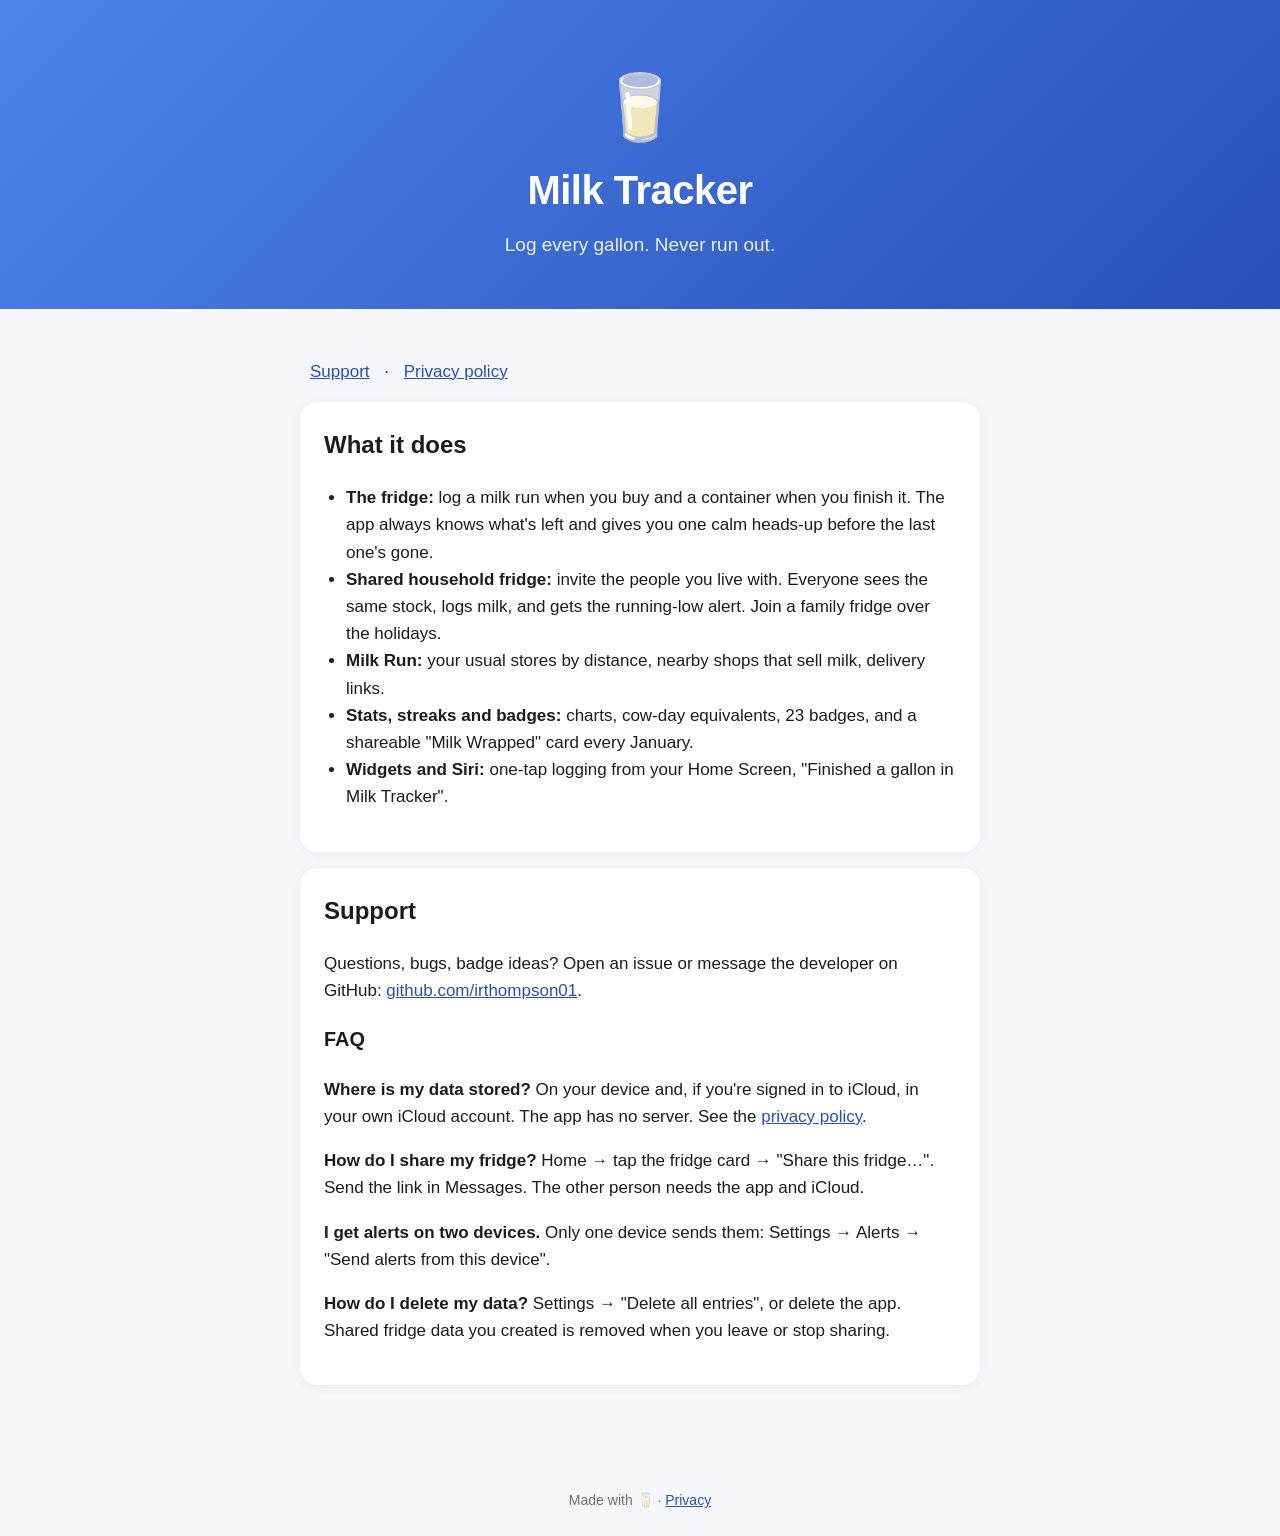
==== index.html @ b1fdac16 "Milk Tracker support and privacy pages" ====
<!doctype html>
<html lang="en">
<head>
<meta charset="utf-8">
<meta name="viewport" content="width=device-width, initial-scale=1">
<title>Milk Tracker</title>
<meta name="description" content="Milk Tracker for iPhone: log every gallon, share a fridge with your household, never run out of milk.">
<link rel="stylesheet" href="style.css">
</head>
<body>
<header>
  <div style="font-size:64px">🥛</div>
  <h1>Milk Tracker</h1>
  <p>Log every gallon. Never run out.</p>
</header>
<main>
  <p class="nav"><a href="#support">Support</a> · <a href="privacy.html">Privacy policy</a></p>

  <div class="card">
    <h2 style="margin-top:0">What it does</h2>
    <ul>
      <li><strong>The fridge:</strong> log a milk run when you buy and a container when you finish it. The app always knows what's left and gives you one calm heads-up before the last one's gone.</li>
      <li><strong>Shared household fridge:</strong> invite the people you live with. Everyone sees the same stock, logs milk, and gets the running-low alert. Join a family fridge over the holidays.</li>
      <li><strong>Milk Run:</strong> your usual stores by distance, nearby shops that sell milk, delivery links.</li>
      <li><strong>Stats, streaks and badges:</strong> charts, cow-day equivalents, 23 badges, and a shareable "Milk Wrapped" card every January.</li>
      <li><strong>Widgets and Siri:</strong> one-tap logging from your Home Screen, "Finished a gallon in Milk Tracker".</li>
    </ul>
  </div>

  <div class="card" id="support">
    <h2 style="margin-top:0">Support</h2>
    <p>Questions, bugs, badge ideas? Open an issue or message the developer on GitHub: <a href="https://github.com/irthompson01">github.com/irthompson01</a>.</p>
    <h3>FAQ</h3>
    <p><strong>Where is my data stored?</strong> On your device and, if you're signed in to iCloud, in your own iCloud account. The app has no server. See the <a href="privacy.html">privacy policy</a>.</p>
    <p><strong>How do I share my fridge?</strong> Home → tap the fridge card → "Share this fridge…". Send the link in Messages. The other person needs the app and iCloud.</p>
    <p><strong>I get alerts on two devices.</strong> Only one device sends them: Settings → Alerts → "Send alerts from this device".</p>
    <p><strong>How do I delete my data?</strong> Settings → "Delete all entries", or delete the app. Shared fridge data you created is removed when you leave or stop sharing.</p>
  </div>
</main>
<footer>Made with 🥛 · <a href="privacy.html">Privacy</a></footer>
</body>
</html>
---- style.css ----
:root { --blue: #4d85ed; --deep: #294fb8; --cream: #fffaf0; --ink: #1c1c1e; --muted: #6e6e73; }
* { box-sizing: border-box; }
body { margin: 0; font: 17px/1.6 -apple-system, BlinkMacSystemFont, "SF Pro Text", Helvetica, Arial, sans-serif; color: var(--ink); background: #f6f7fb; }
header { background: linear-gradient(135deg, var(--blue), var(--deep)); color: #fff; padding: 56px 20px 48px; text-align: center; }
header h1 { margin: 0 0 8px; font-size: 40px; letter-spacing: -0.5px; }
header p { margin: 0; opacity: .9; font-size: 19px; }
main { max-width: 720px; margin: 0 auto; padding: 32px 20px 64px; }
h2 { margin-top: 40px; font-size: 24px; }
ul { padding-left: 22px; }
a { color: var(--deep); }
footer { text-align: center; color: var(--muted); font-size: 14px; padding: 24px; }
.card { background: #fff; border-radius: 18px; padding: 24px; box-shadow: 0 2px 12px rgba(0,0,0,.05); margin: 16px 0; }
.nav a { margin: 0 10px; }
@media (prefers-color-scheme: dark) {
  body { background: #0f1115; color: #f2f2f7; } .card { background: #1c1f26; box-shadow: none; } a { color: #8fb3ff; } footer { color: #9a9aa3; }
}
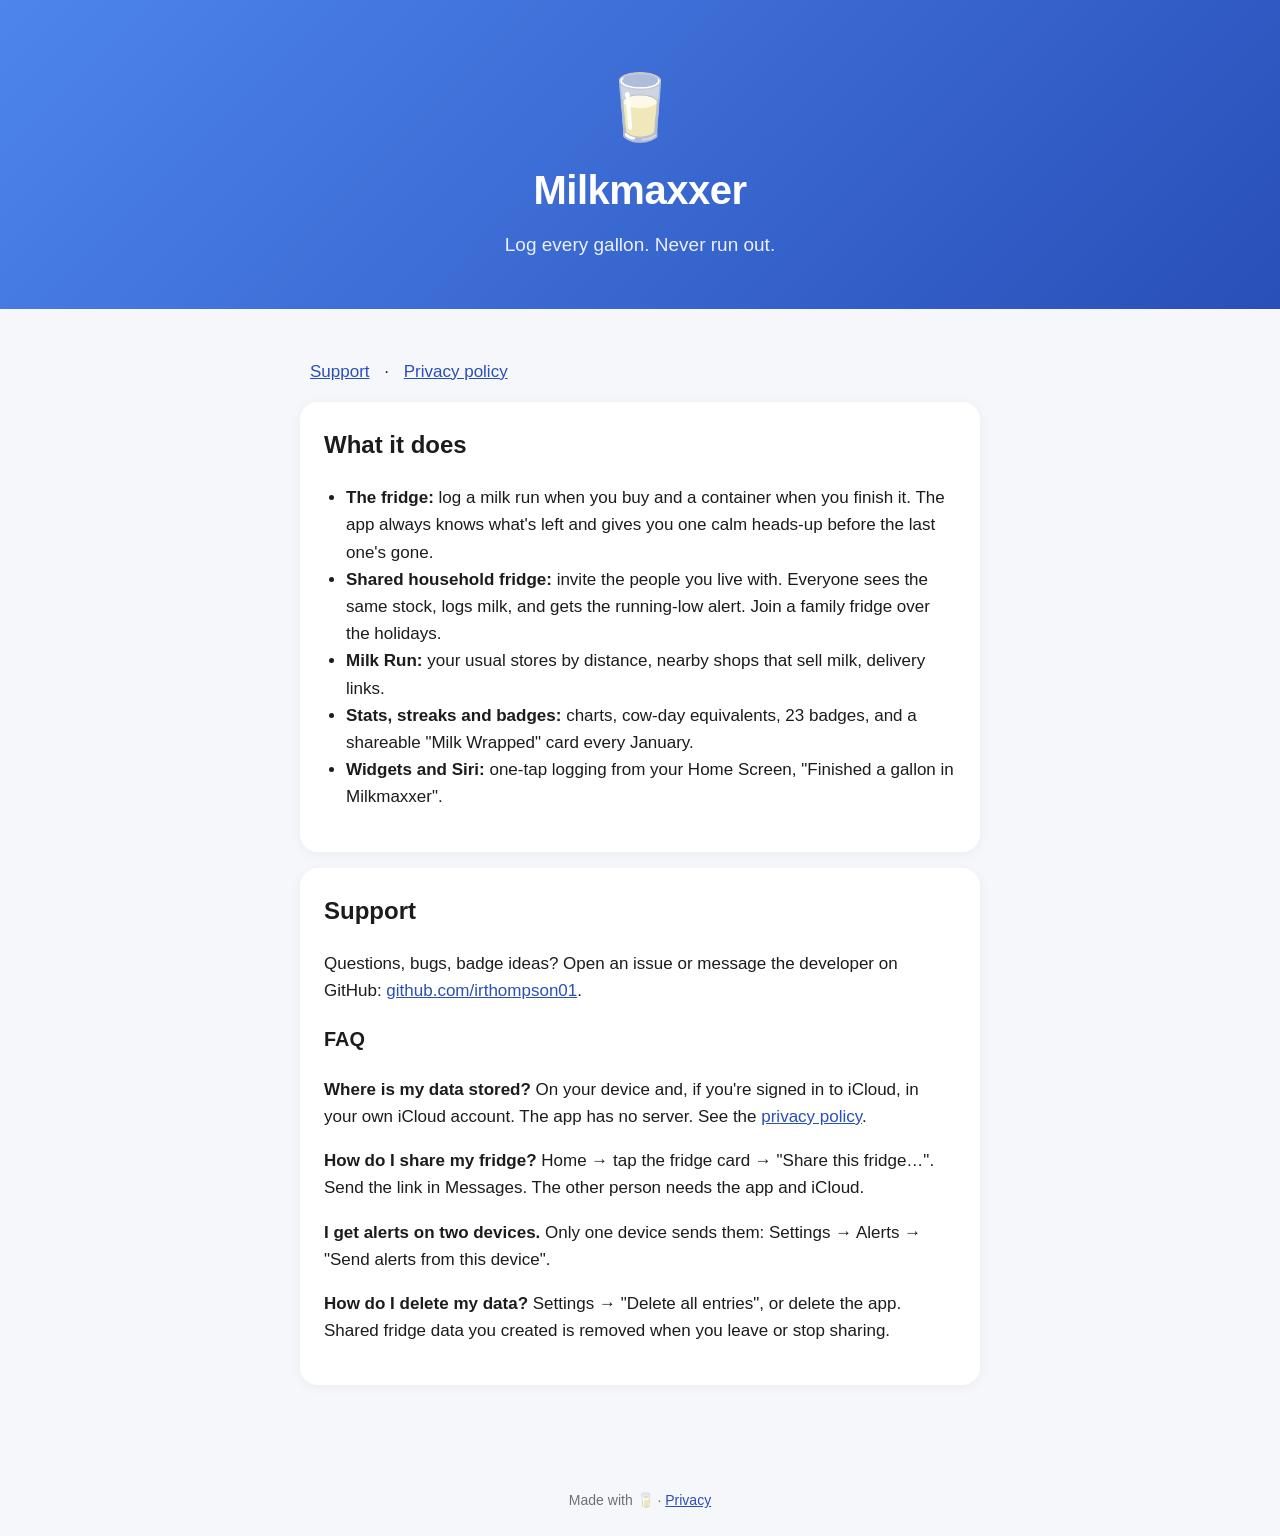
==== commit 668c6f95: "Rename to Milkmaxxer Co-Authored-By: Claude Fable 5.1 <noreply@anthropic.com>" ====
--- a/index.html
+++ b/index.html
@@ -3,14 +3,14 @@
 <head>
 <meta charset="utf-8">
 <meta name="viewport" content="width=device-width, initial-scale=1">
-<title>Milk Tracker</title>
-<meta name="description" content="Milk Tracker for iPhone: log every gallon, share a fridge with your household, never run out of milk.">
+<title>Milkmaxxer</title>
+<meta name="description" content="Milkmaxxer, the milk tracker for iPhone: log every gallon, share a fridge with your household, never run out of milk.">
 <link rel="stylesheet" href="style.css">
 </head>
 <body>
 <header>
   <div style="font-size:64px">🥛</div>
-  <h1>Milk Tracker</h1>
+  <h1>Milkmaxxer</h1>
   <p>Log every gallon. Never run out.</p>
 </header>
 <main>
@@ -23,7 +23,7 @@
       <li><strong>Shared household fridge:</strong> invite the people you live with. Everyone sees the same stock, logs milk, and gets the running-low alert. Join a family fridge over the holidays.</li>
       <li><strong>Milk Run:</strong> your usual stores by distance, nearby shops that sell milk, delivery links.</li>
       <li><strong>Stats, streaks and badges:</strong> charts, cow-day equivalents, 23 badges, and a shareable "Milk Wrapped" card every January.</li>
-      <li><strong>Widgets and Siri:</strong> one-tap logging from your Home Screen, "Finished a gallon in Milk Tracker".</li>
+      <li><strong>Widgets and Siri:</strong> one-tap logging from your Home Screen, "Finished a gallon in Milkmaxxer".</li>
     </ul>
   </div>
 
